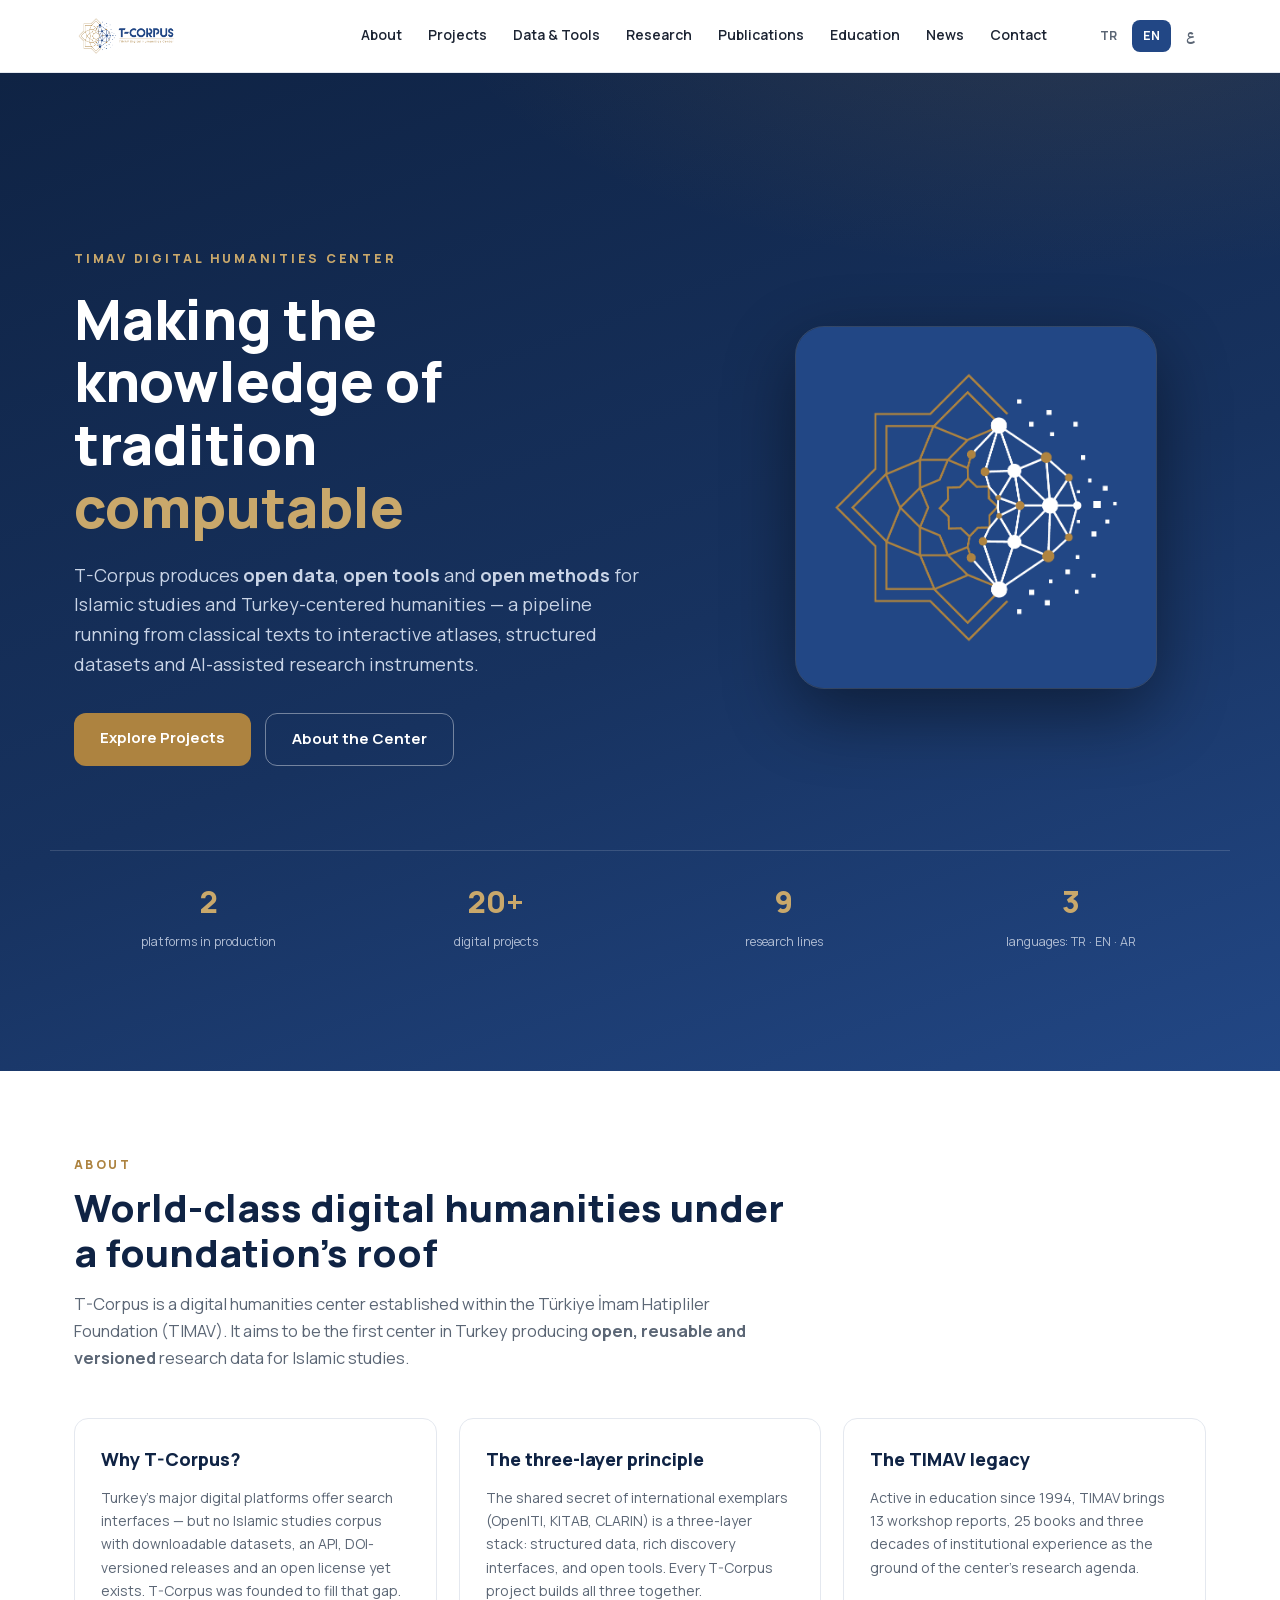
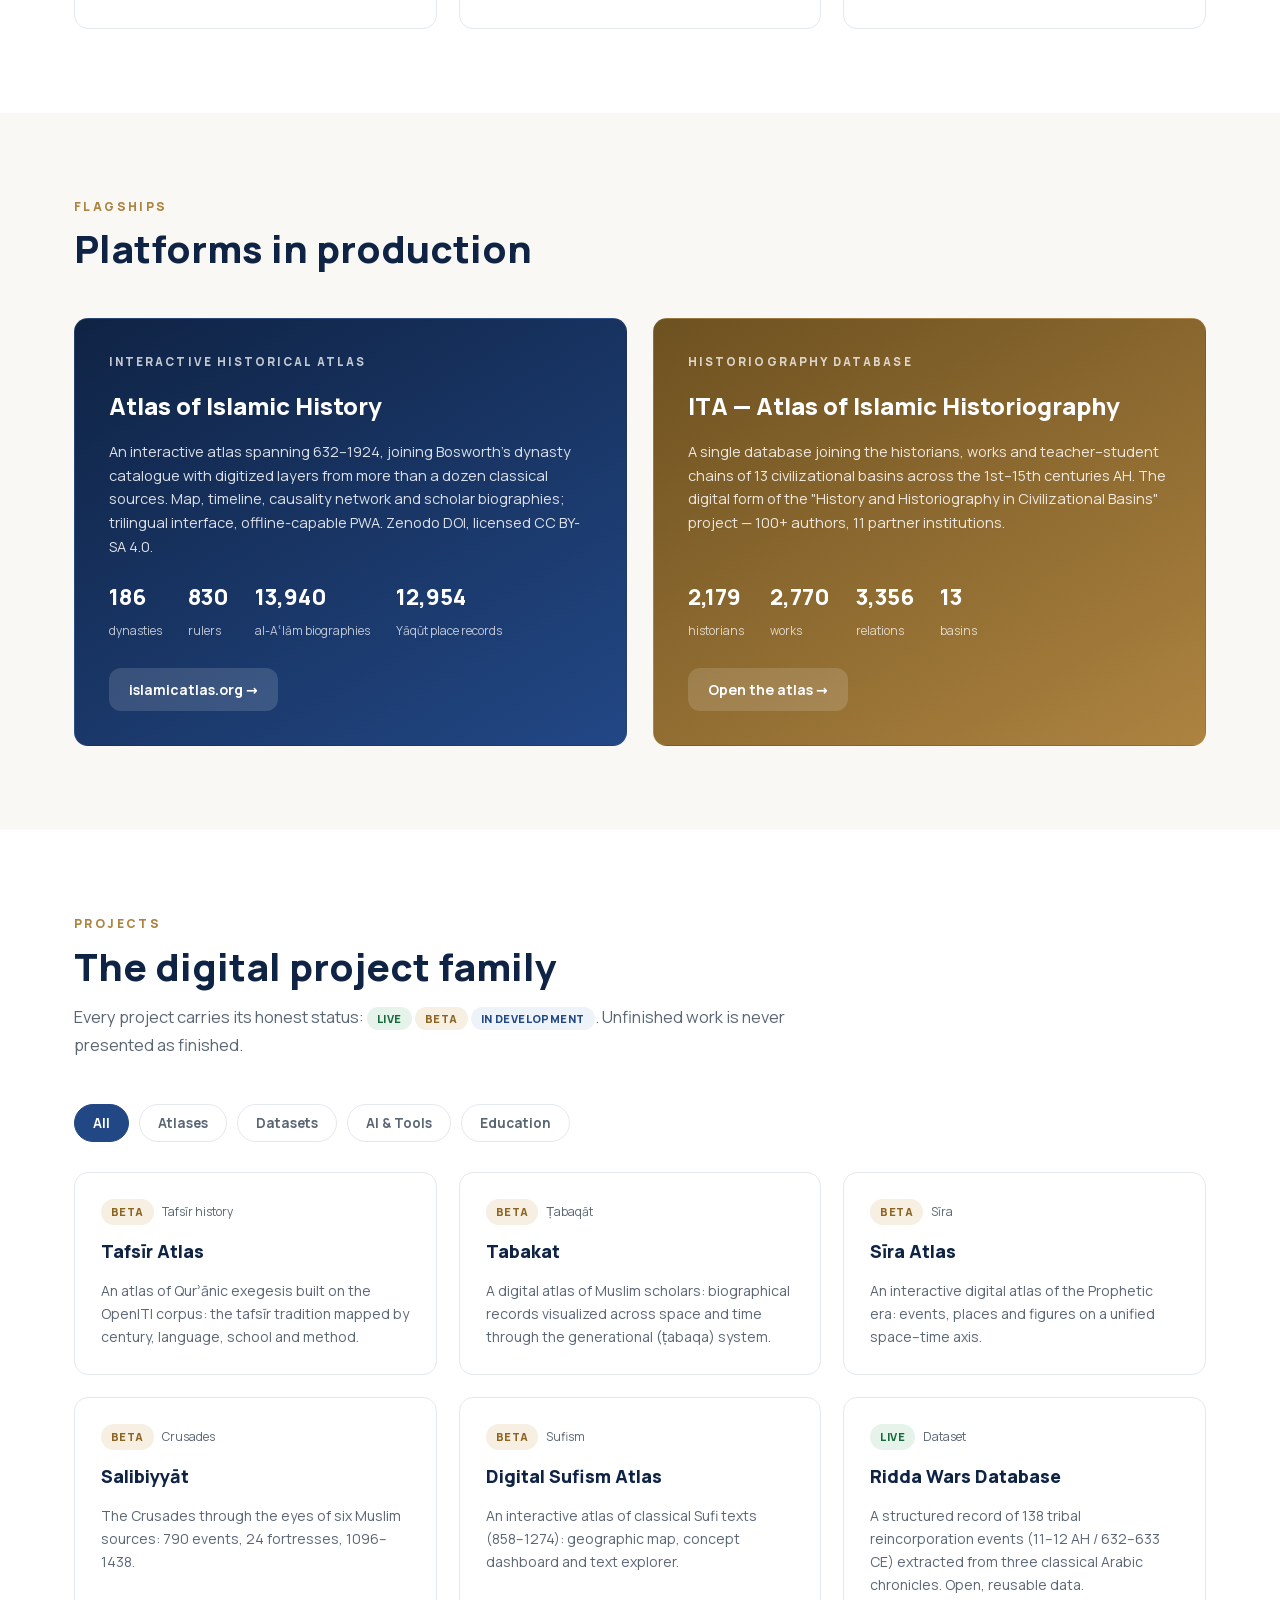
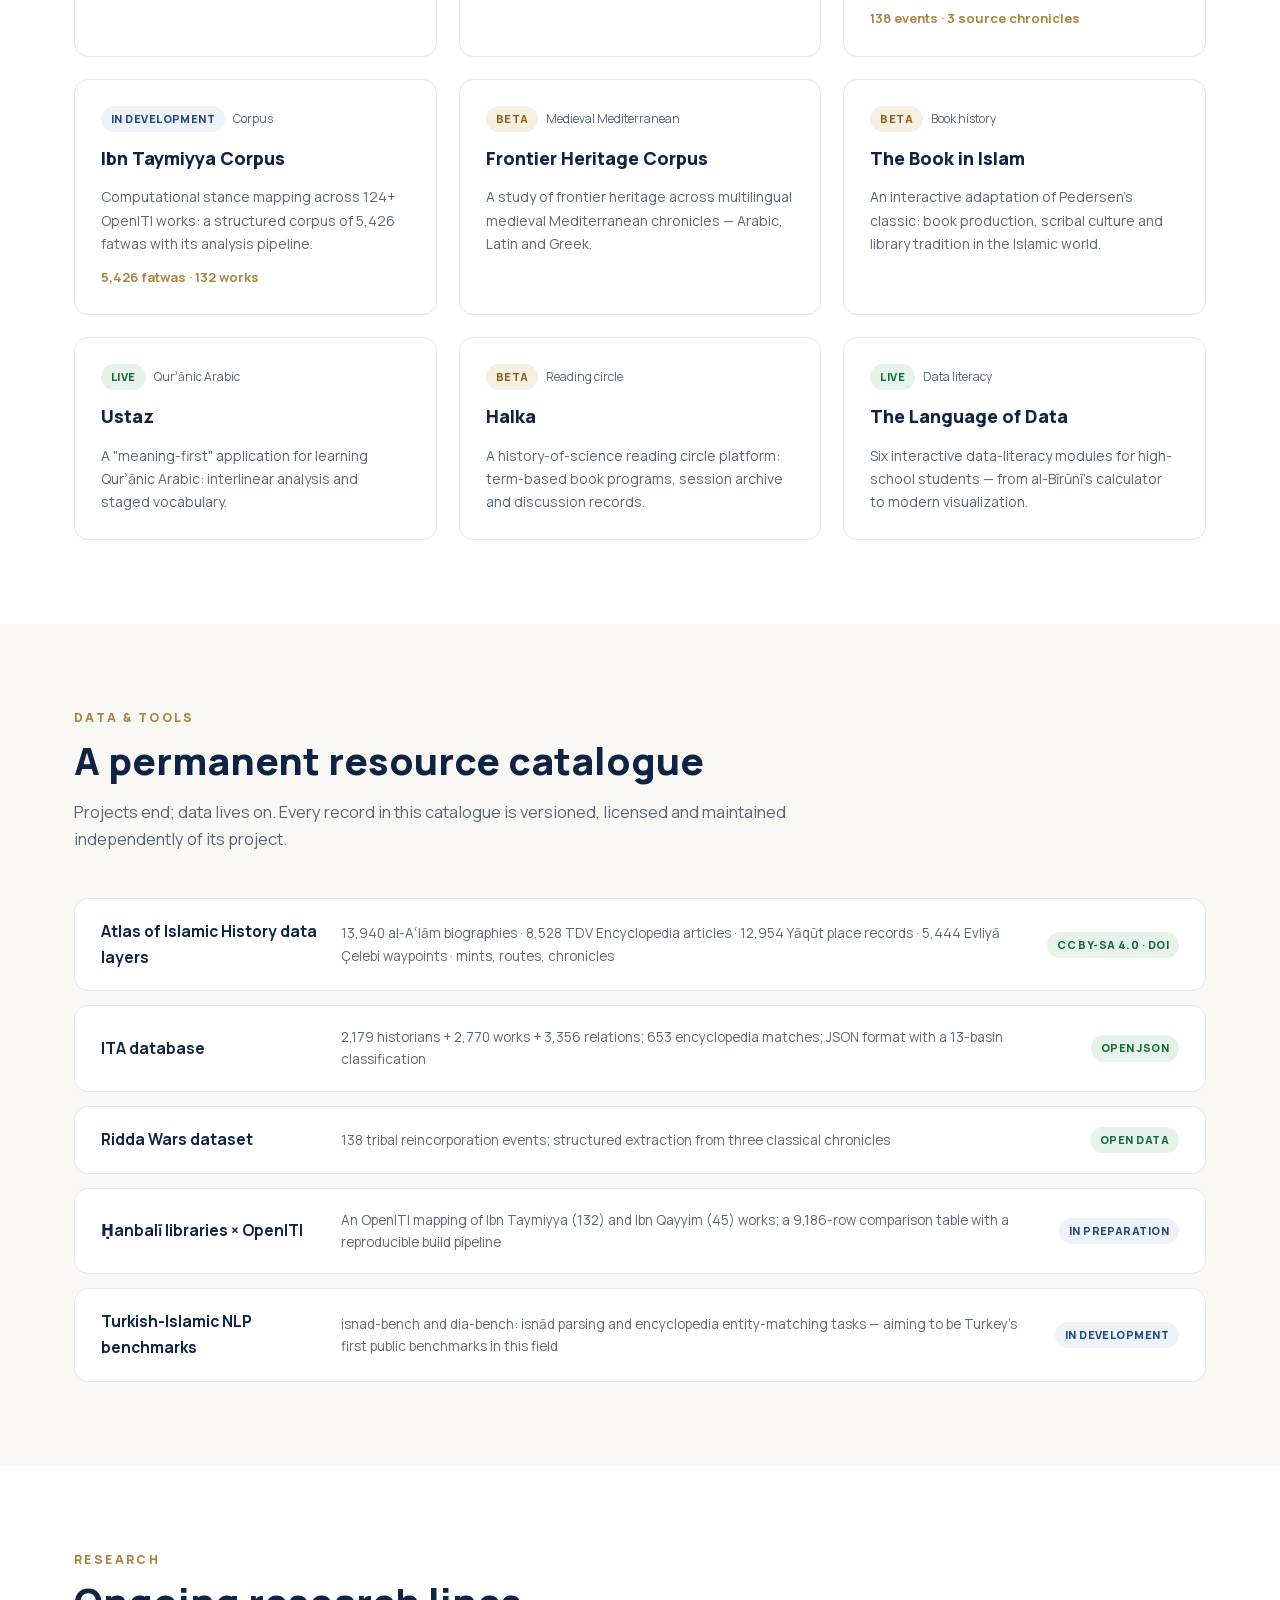
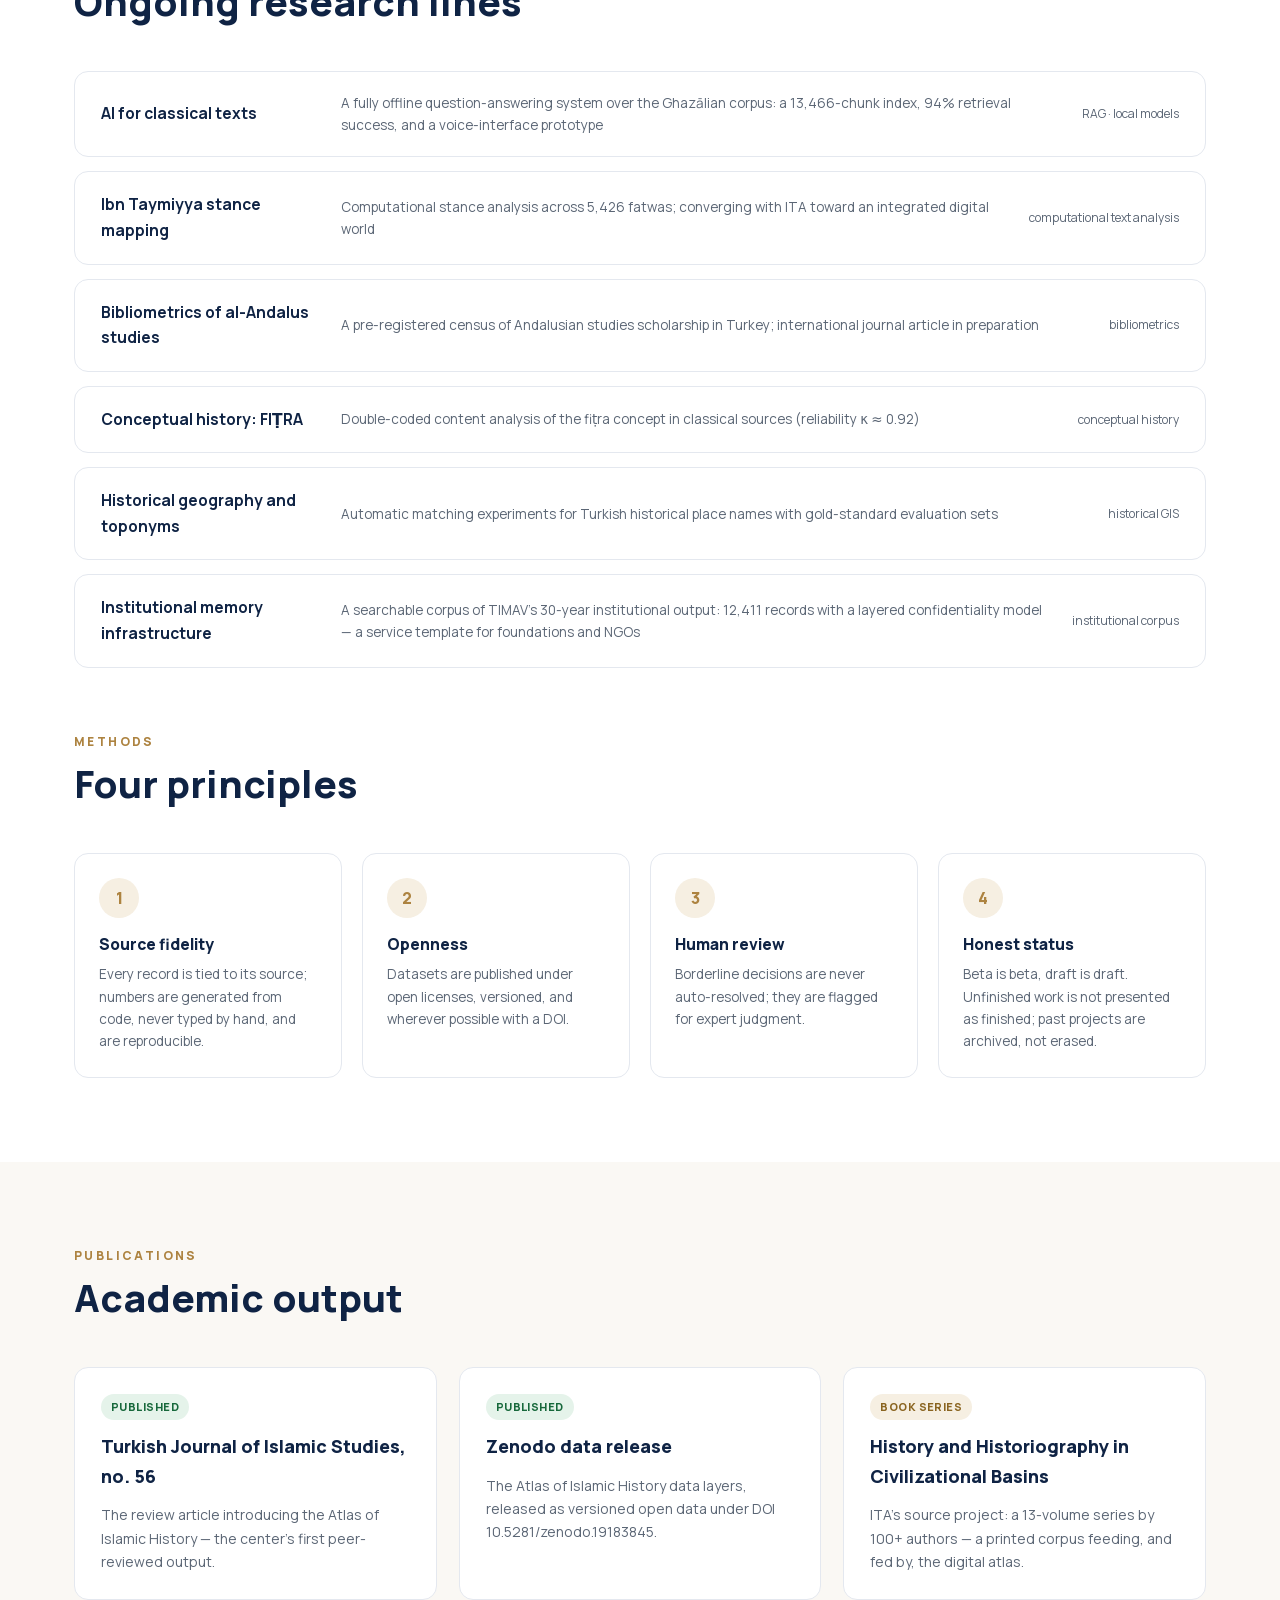
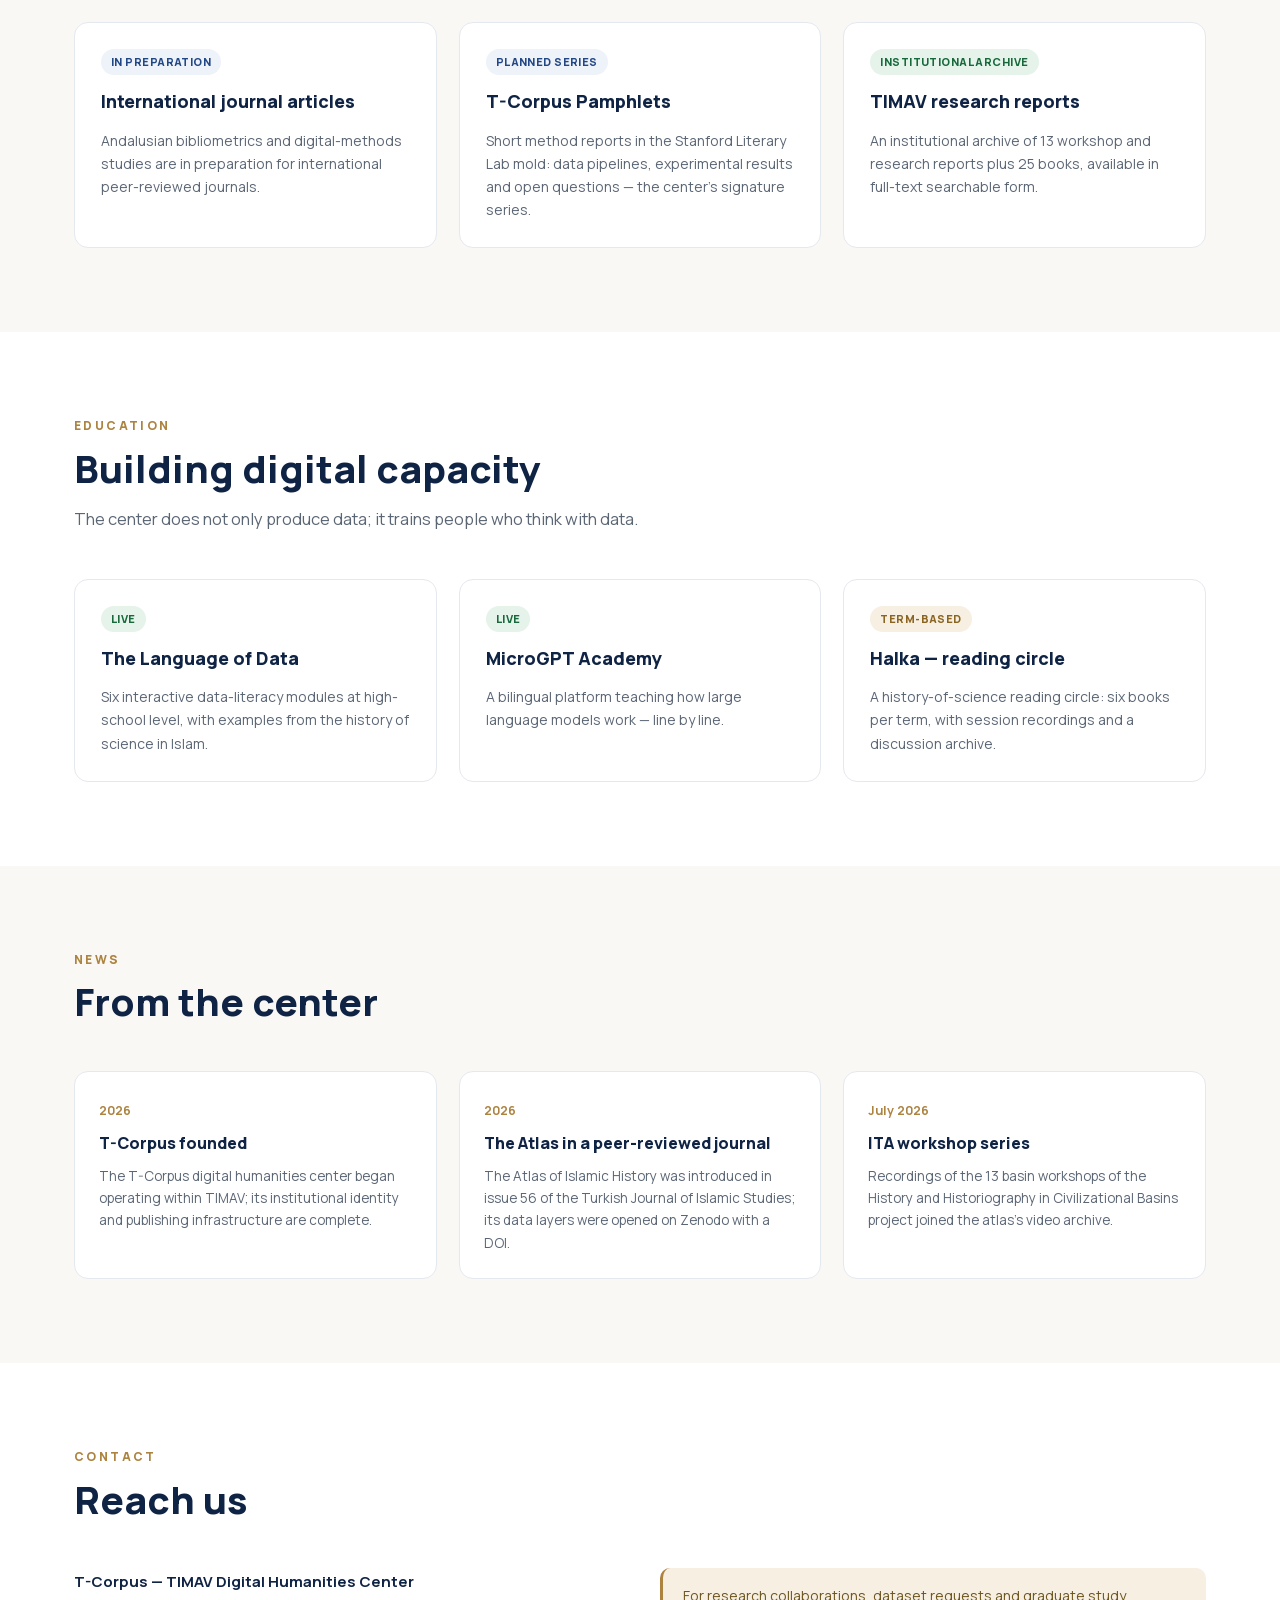
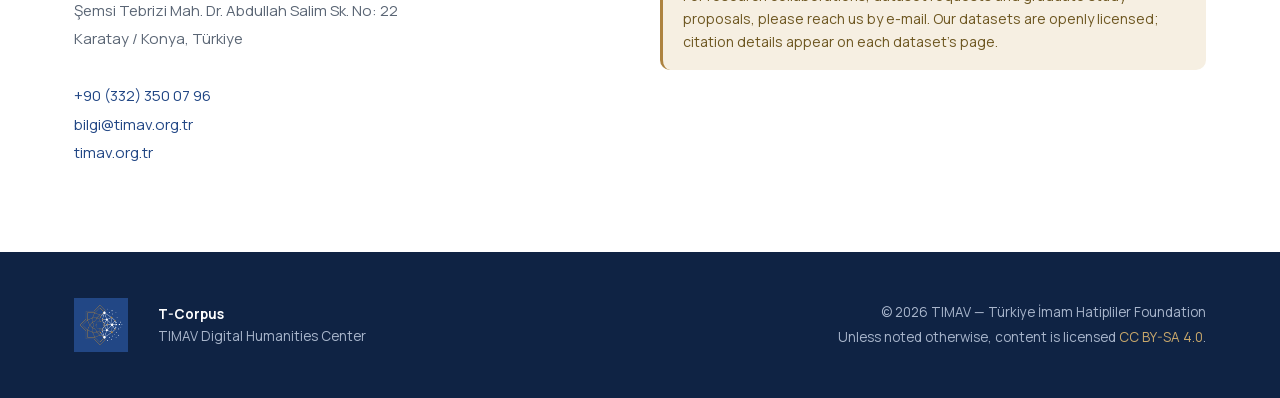
==== index.html @ a0f3de50 "T-Corpus sitesi 2026-08-06" ====
<!DOCTYPE html>
<html lang="tr">
<head>
<meta charset="utf-8">
<title>T-Corpus — TIMAV Digital Humanities Center</title>
<meta name="viewport" content="width=device-width, initial-scale=1">
<link rel="icon" type="image/png" sizes="32x32" href="assets/img/favicon-32.png">
<script>
  // Tarayıcı diline göre yönlendir; varsayılan Türkçe.
  var l = (navigator.language || "tr").toLowerCase();
  var hedef = "tr/";
  if (l.indexOf("ar") === 0) hedef = "ar/";
  else if (l.indexOf("tr") !== 0) hedef = "en/";
  location.replace(hedef);
</script>
<meta http-equiv="refresh" content="0; url=tr/">
</head>
<body>
<p><a href="tr/">Türkçe</a> · <a href="en/">English</a> · <a href="ar/">العربية</a></p>
</body>
</html>
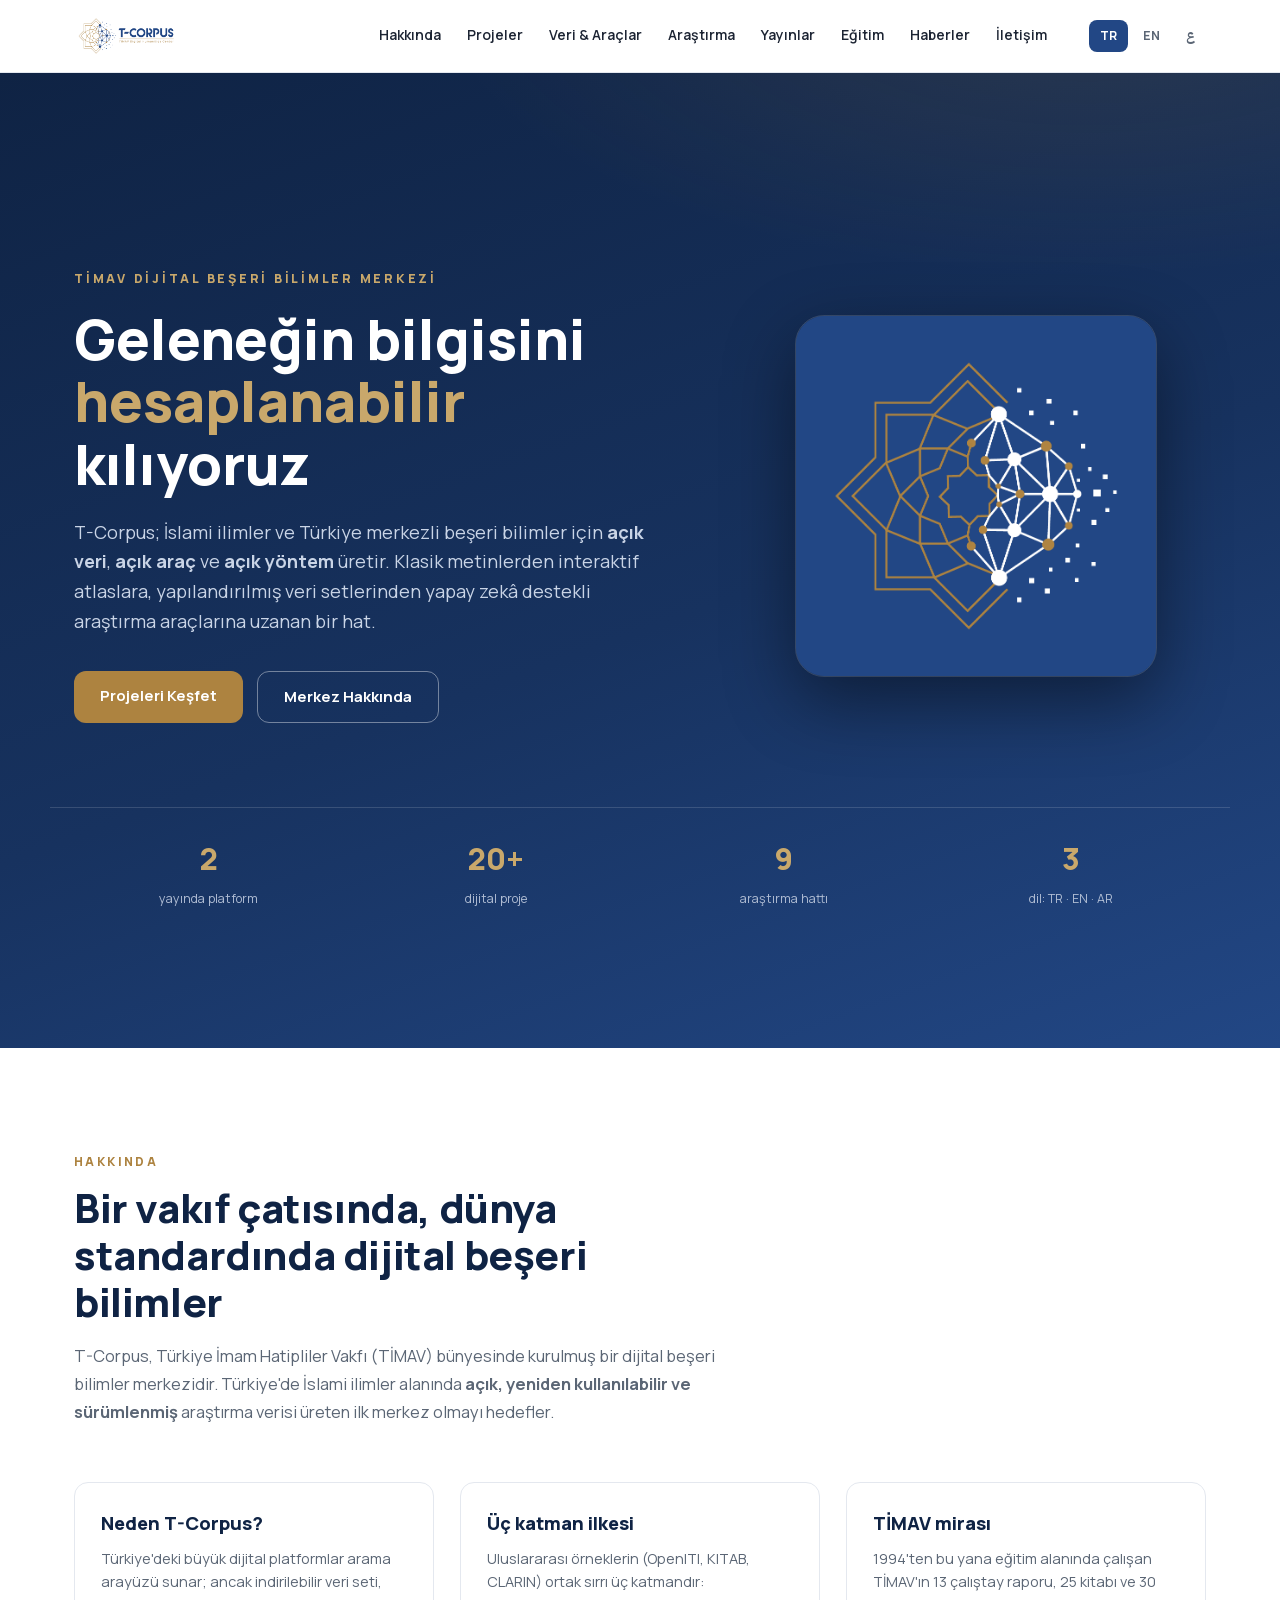
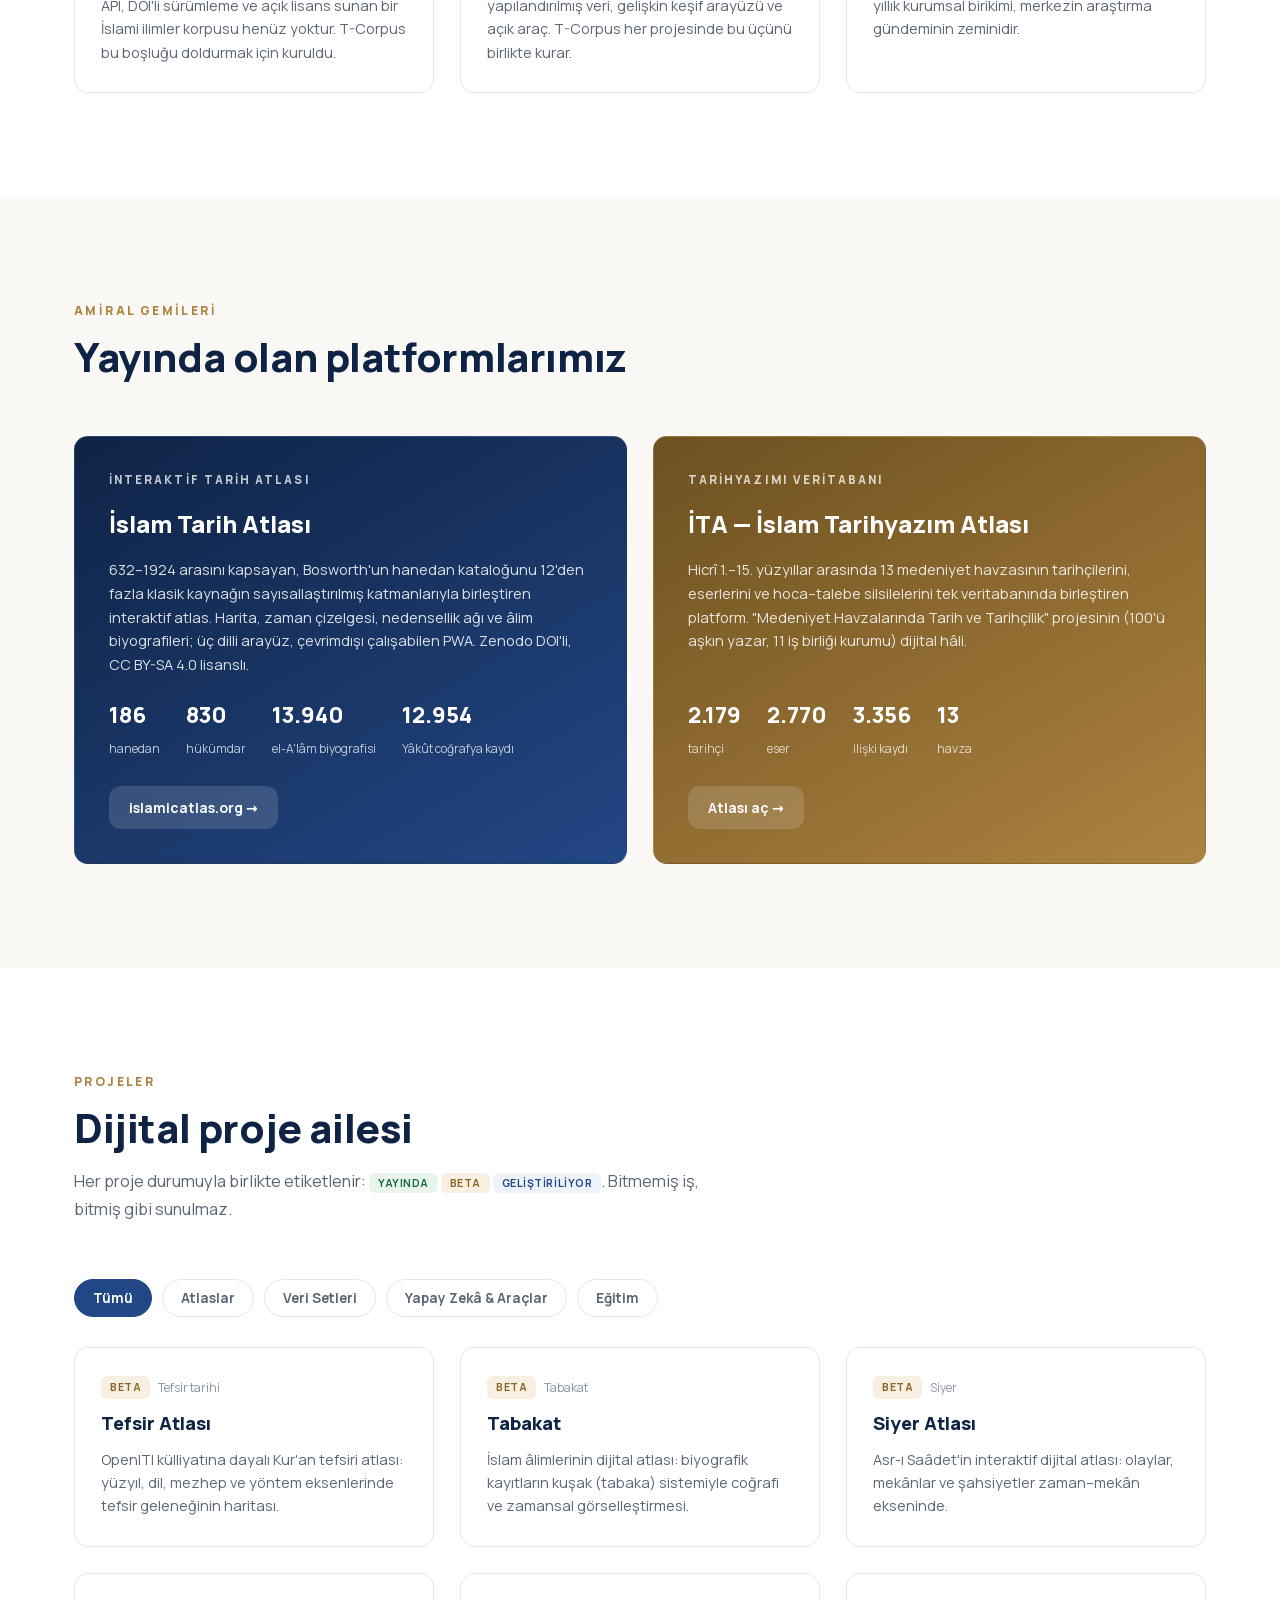
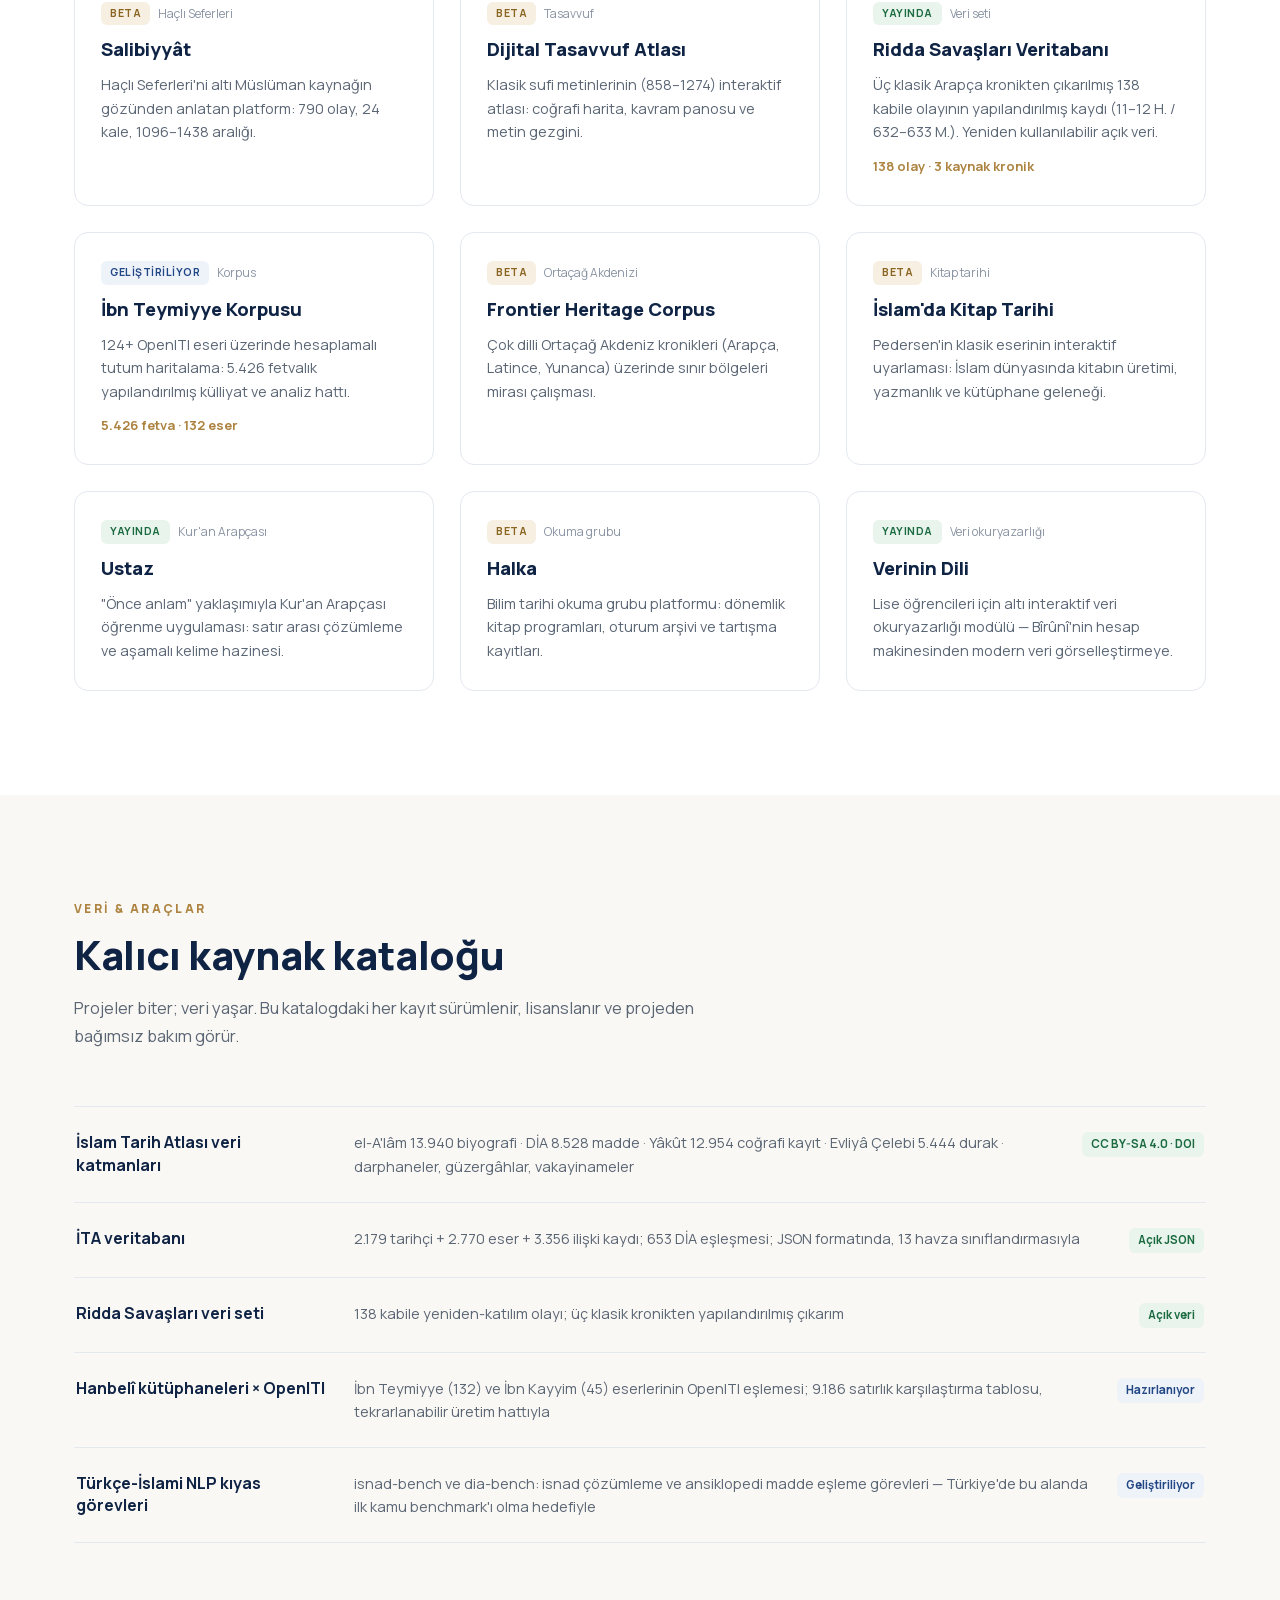
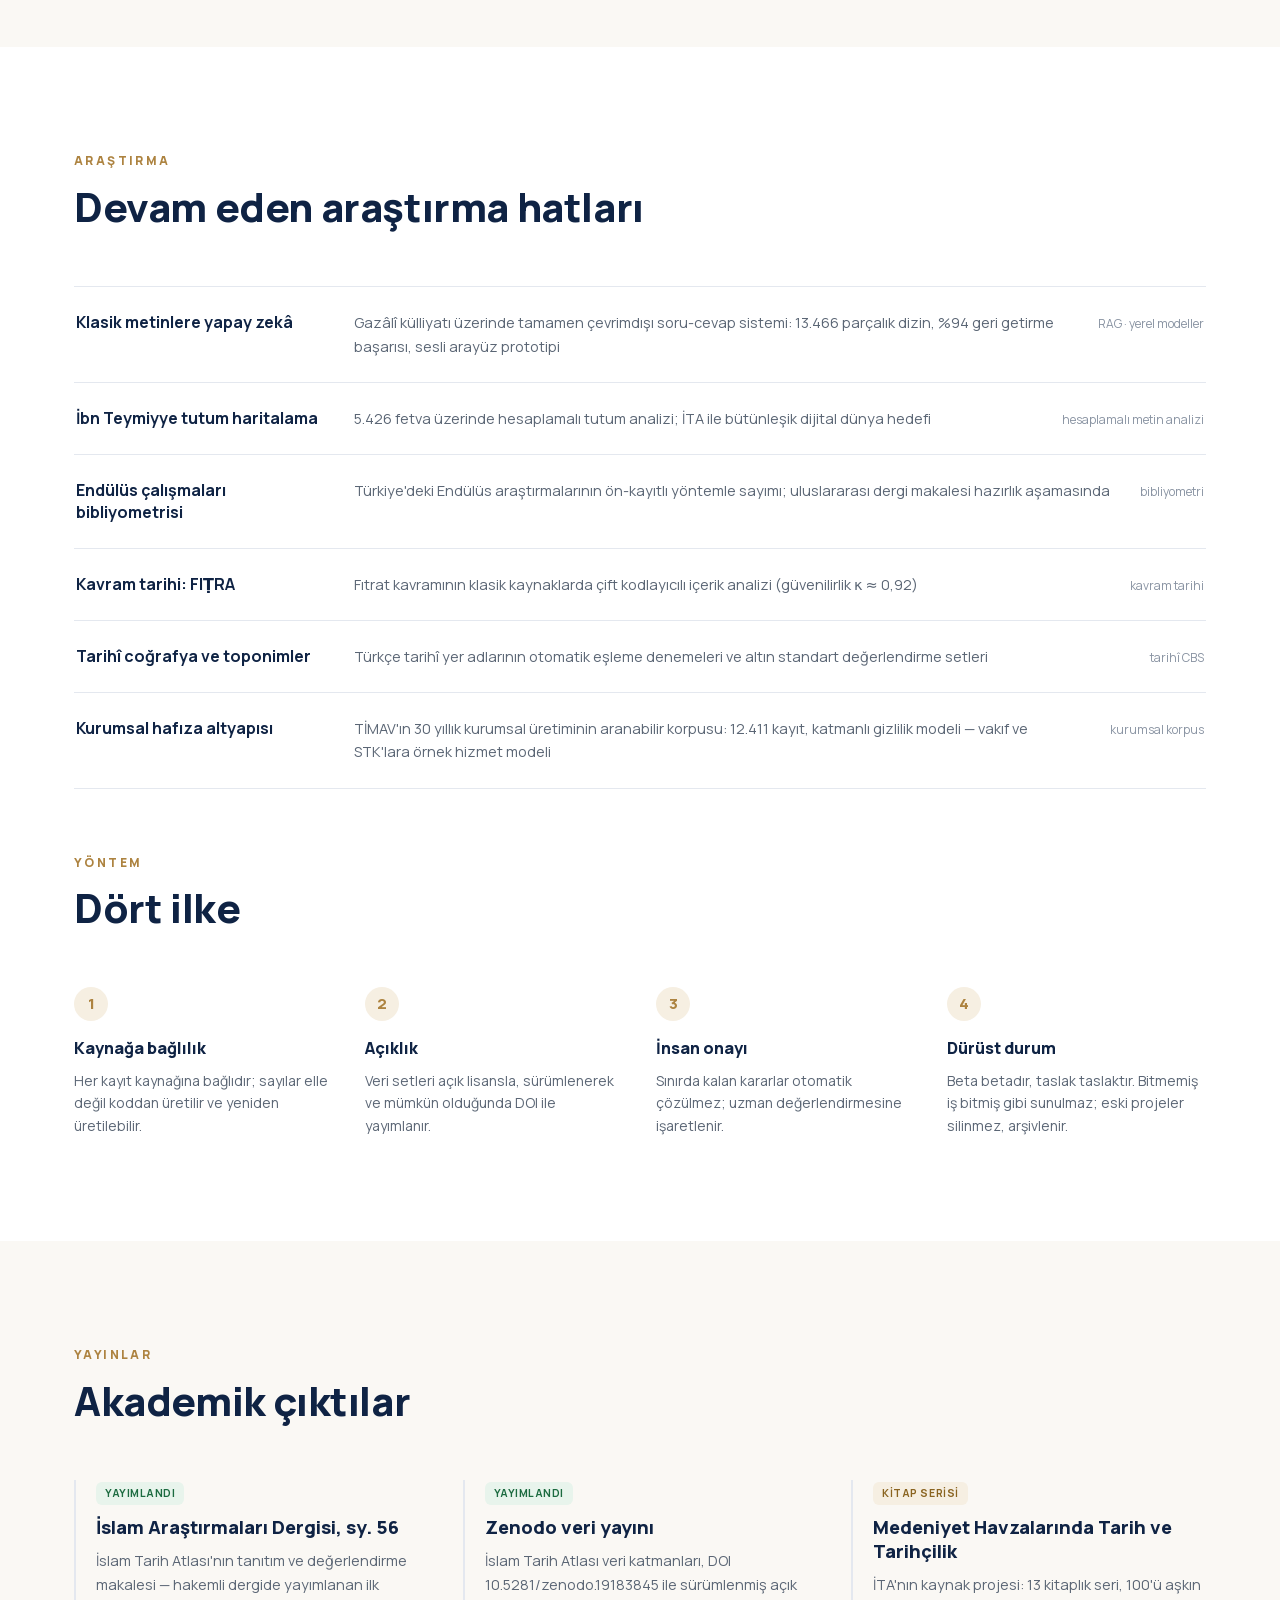
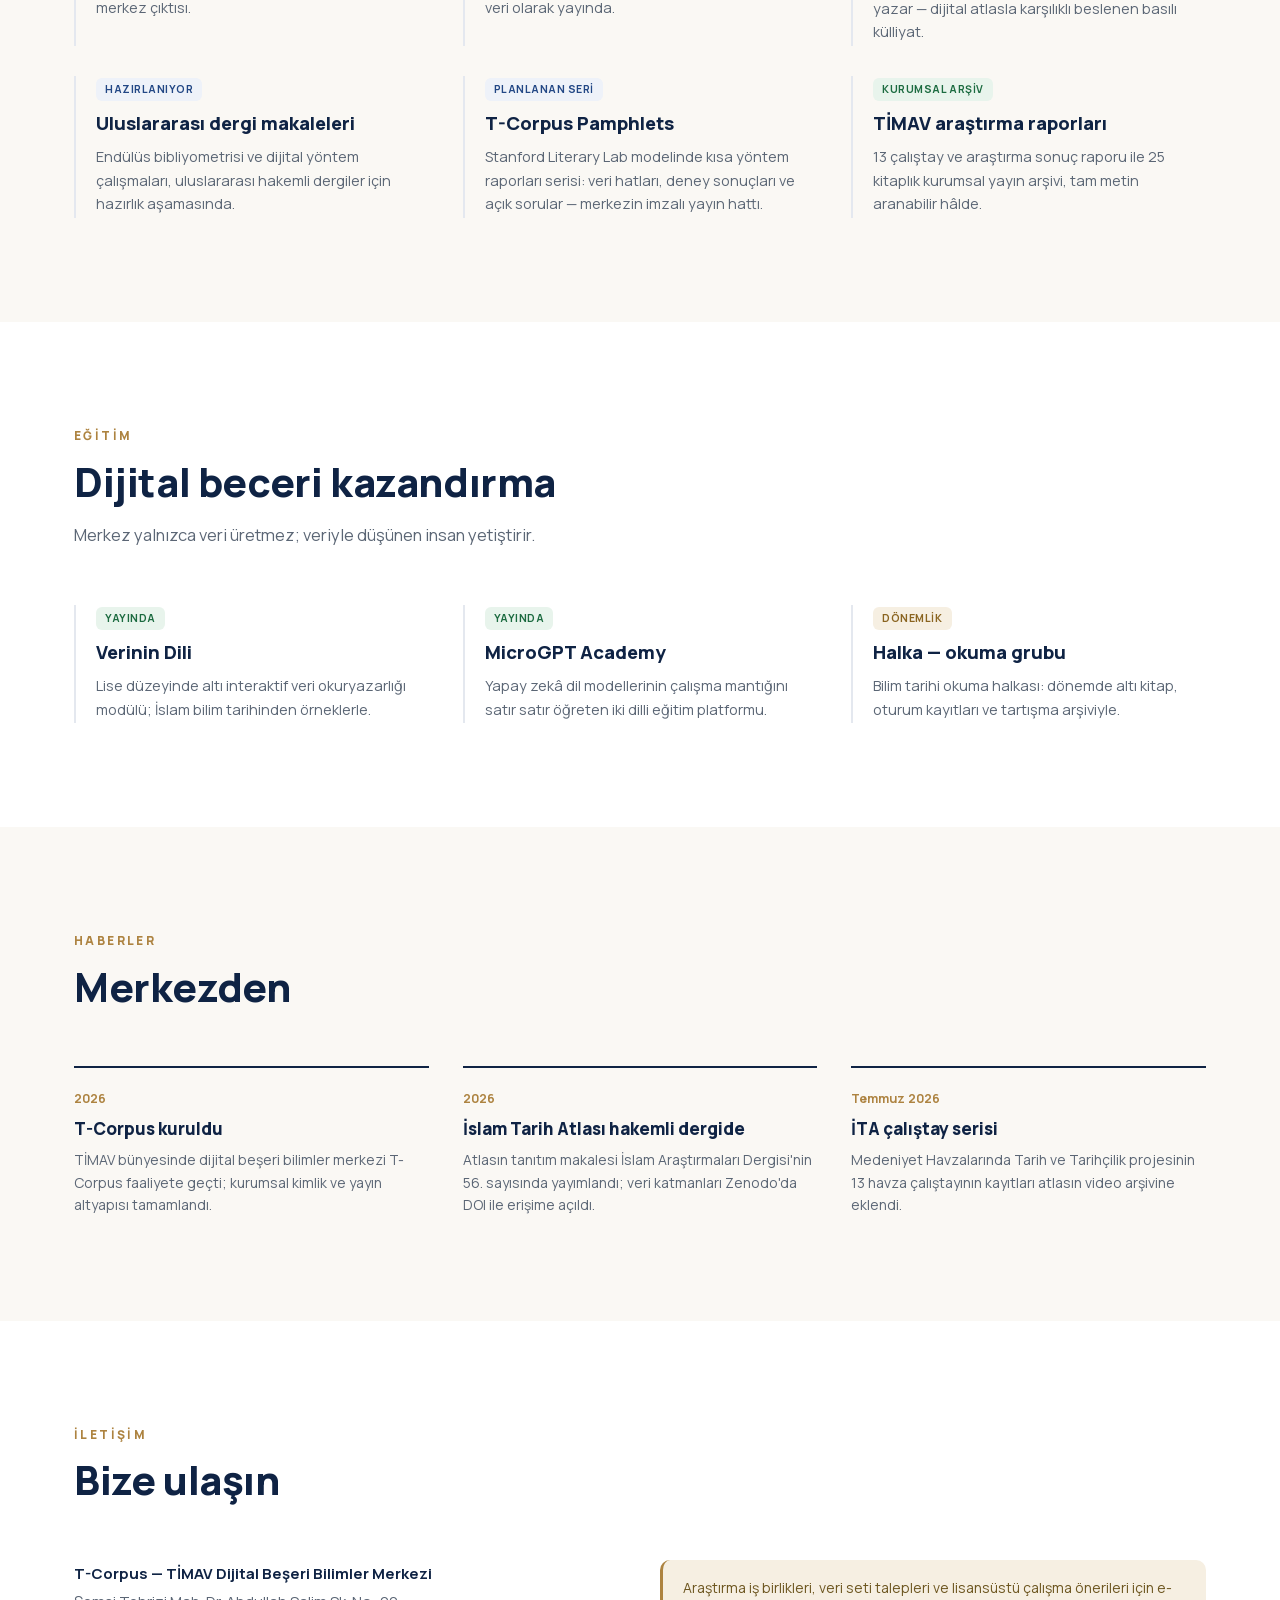
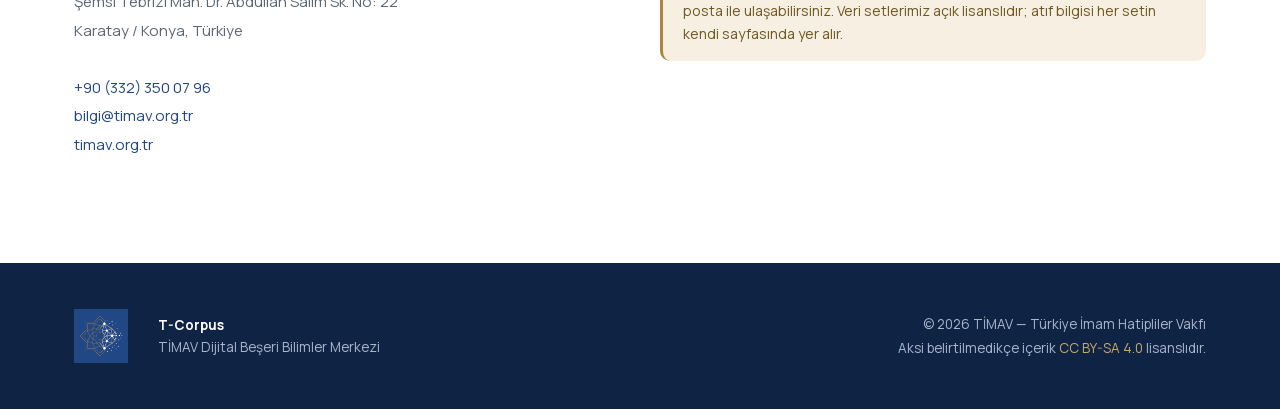
==== commit 83c38106: "Kok adres her zaman /tr/ acsin; sayfa duzenini sadelestir 1) Kok yonlendirme: tarayici diline gore o" ====
--- a/index.html
+++ b/index.html
@@ -6,12 +6,11 @@
 <meta name="viewport" content="width=device-width, initial-scale=1">
 <link rel="icon" type="image/png" sizes="32x32" href="assets/img/favicon-32.png">
 <script>
-  // Tarayıcı diline göre yönlendir; varsayılan Türkçe.
-  var l = (navigator.language || "tr").toLowerCase();
-  var hedef = "tr/";
-  if (l.indexOf("ar") === 0) hedef = "ar/";
-  else if (l.indexOf("tr") !== 0) hedef = "en/";
-  location.replace(hedef);
+  // Merkezin ana dili Türkçe: kök adres HER ZAMAN /tr/ açar.
+  // (Tarayıcı diline göre otomatik seçim bilinçli olarak kaldırıldı; İngilizce
+  // tarayıcılar da Türkçe karşılanır. EN/AR sayfaları başlıktaki dil
+  // değiştiriciden ve doğrudan bağlantıyla erişilebilir durumda.)
+  location.replace("tr/");
 </script>
 <meta http-equiv="refresh" content="0; url=tr/">
 </head>
